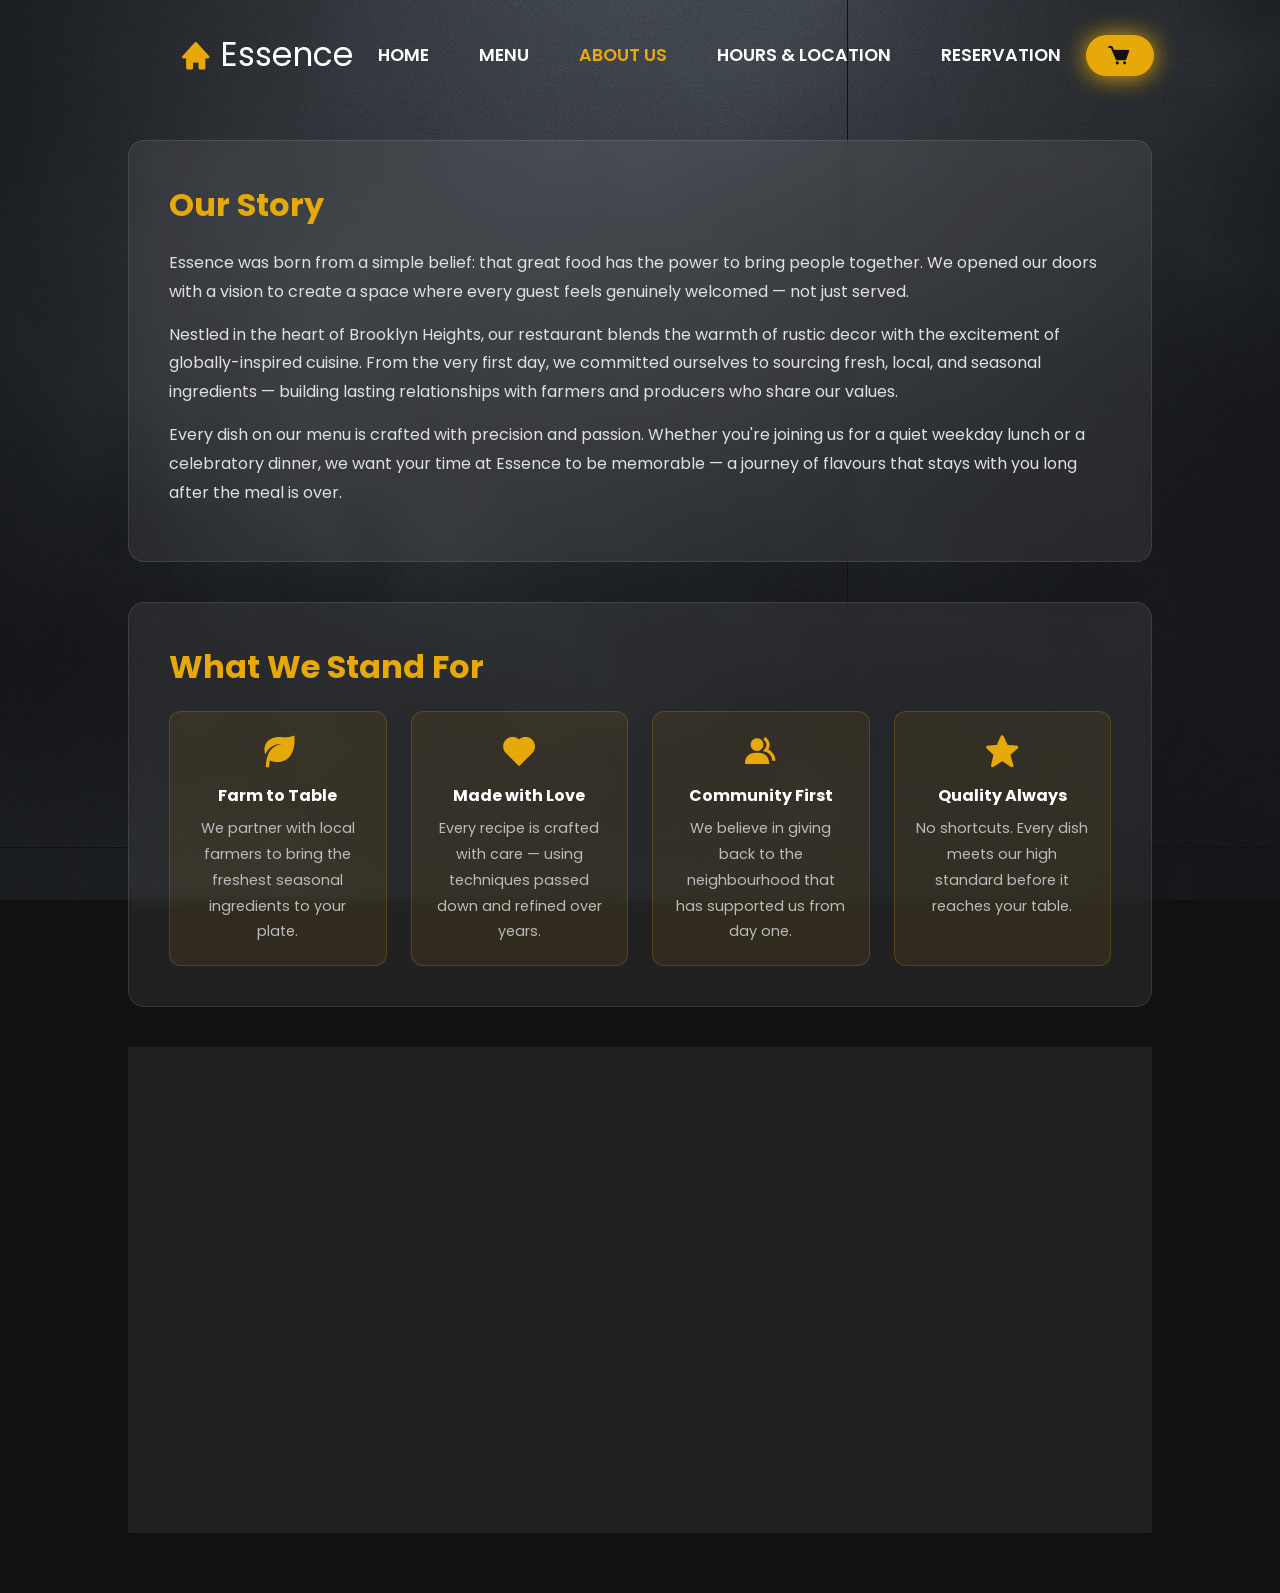
==== about.html @ 739be7d9 "Initial commit via Netlify" ====
<!DOCTYPE html>
<html lang="en">
<head>
  <meta charset="UTF-8">
  <meta name="viewport" content="width=device-width, initial-scale=1.0">
  <title>About Us | Essence Restaurant</title>
  <meta name="description" content="Learn about Essence Restaurant — our story, our team, and our passion for globally-inspired cuisine.">
  <link rel="shortcut icon" href="favicon.png" type="image/x-icon">
  <link rel="stylesheet" href="about.css">
  <link rel="stylesheet" href="style.css">
  <link rel="stylesheet" href="https://unpkg.com/boxicons@latest/css/boxicons.min.css">
  <link rel="preconnect" href="https://fonts.googleapis.com">
  <link rel="preconnect" href="https://fonts.gstatic.com" crossorigin>
  <link href="https://fonts.googleapis.com/css2?family=Poppins:wght@300;400;500;600;700;800;900&display=swap" rel="stylesheet">
</head>
<body>
  <img style="position: fixed; z-index: 0; top:0; left:0; width:100%; height:100%; object-fit:cover;" src="wallpaperflare.com_wallpaper (49).jpg" alt=""/>

  <header>
    <a href="index.html" class="logo"><i class='bx bxs-home'></i>Essence</a>
    <ul class="navlist">
        <li class="nav-list"><a href="index.html">HOME</a></li>
        <li class="nav-list"><a href="menu.html">MENU</a></li>
        <li class="nav-list"><a href="about.html" class="active">ABOUT US</a></li>
        <li class="nav-list"><a href="location.html">HOURS & LOCATION</a></li>
        <li class="nav-list"><a href="booking.html">RESERVATION</a></li>
    </ul>
    <div class="nav-icons">
        <a href="cart.html" style="position:relative; display:flex; align-items:center;">
            <i class='bx bxs-cart bx-tada'></i>
            <span class="cart-badge" id="cart-count">0</span>
        </a>
    </div>
    <div class="bx bx-menu" id="menu-icon"></div>
  </header>

  <section class="about">
    <div class="about-wrapper">

      <!-- Our Story -->
      <div class="about-card">
        <h2>Our Story</h2>
        <p>Essence was born from a simple belief: that great food has the power to bring people together. We opened our doors with a vision to create a space where every guest feels genuinely welcomed — not just served.</p>
        <p>Nestled in the heart of Brooklyn Heights, our restaurant blends the warmth of rustic decor with the excitement of globally-inspired cuisine. From the very first day, we committed ourselves to sourcing fresh, local, and seasonal ingredients — building lasting relationships with farmers and producers who share our values.</p>
        <p>Every dish on our menu is crafted with precision and passion. Whether you're joining us for a quiet weekday lunch or a celebratory dinner, we want your time at Essence to be memorable — a journey of flavours that stays with you long after the meal is over.</p>
      </div>

      <!-- Our Values -->
      <div class="about-card values-card">
        <h2>What We Stand For</h2>
        <div class="values-grid">
          <div class="value-item">
            <i class='bx bxs-leaf'></i>
            <h4>Farm to Table</h4>
            <p>We partner with local farmers to bring the freshest seasonal ingredients to your plate.</p>
          </div>
          <div class="value-item">
            <i class='bx bxs-heart'></i>
            <h4>Made with Love</h4>
            <p>Every recipe is crafted with care — using techniques passed down and refined over years.</p>
          </div>
          <div class="value-item">
            <i class='bx bxs-group'></i>
            <h4>Community First</h4>
            <p>We believe in giving back to the neighbourhood that has supported us from day one.</p>
          </div>
          <div class="value-item">
            <i class='bx bxs-star'></i>
            <h4>Quality Always</h4>
            <p>No shortcuts. Every dish meets our high standard before it reaches your table.</p>
          </div>
        </div>
      </div>

      <!-- Our Team -->
      <div class="about-card">
        <h2>Meet Our Team</h2>
        <div class="team-grid">
          <div class="team-member">
            <div class="team-avatar"><i class='bx bxs-user'></i></div>
            <h3>Arjun Mehta</h3>
            <h4>Head Chef & Co-Founder</h4>
            <p>With over 15 years in professional kitchens across Mumbai and New York, Arjun brings bold flavours and refined technique to every dish at Essence.</p>
          </div>
          <div class="team-member">
            <div class="team-avatar"><i class='bx bxs-user'></i></div>
            <h3>Priya Sharma</h3>
            <h4>Pastry Chef</h4>
            <p>Priya's desserts are the talk of Brooklyn. Her chocolate pastry and signature cakes have earned Essence a loyal following of sweet-toothed regulars.</p>
          </div>
          <div class="team-member">
            <div class="team-avatar"><i class='bx bxs-user'></i></div>
            <h3>Rahul Verma</h3>
            <h4>Restaurant Manager</h4>
            <p>Rahul ensures every visit to Essence is seamless and memorable — from your reservation to the final farewell at the door.</p>
          </div>
        </div>
      </div>

    </div>
  </section>

  <script>
    function updateCartBadge() {
        const cartItems = JSON.parse(localStorage.getItem('cartItems')) || [];
        const total = cartItems.reduce((sum, item) => sum + (item.quantity || 1), 0);
        const badge = document.getElementById('cart-count');
        if (badge) {
            badge.textContent = total;
            badge.style.display = total > 0 ? 'flex' : 'none';
        }
    }
    updateCartBadge();
  </script>
  <script>
    const header = document.querySelector('header');
    window.addEventListener('scroll', function() {
      header.classList.toggle('sticky', window.scrollY > 0);
    });
  </script>
</body>
</html>
---- about.css ----
:root {
  --main-color: #e7a809;
  --text-color: #fff;
  --other-color: #212121;
  --second-color: #9e9e9e;
  --bg-color: #111111;
  --p-font: 1.1rem;
}

body {
  background-color: #111111;
  font-family: 'Poppins', sans-serif;
  color: #fff;
}

/* Header styles (shared) */
header {
  position: fixed;
  width: 100%;
  top: 0;
  right: 0;
  z-index: 1000;
  display: flex;
  align-items: center;
  justify-content: space-between;
  background: transparent;
  padding: 30px 14%;
  transition: all .50s ease;
}
header.sticky {
    padding: 12px 14%;
    background: rgba(17, 17, 17, 0.82);
    backdrop-filter: blur(14px);
    -webkit-backdrop-filter: blur(14px);
    box-shadow: 0 2px 24px rgba(0, 0, 0, 0.45);
    border-bottom: 1px solid rgba(255, 255, 255, 0.06);
}
.logo {
  display: flex;
  align-items: center;
  color: var(--text-color);
  font-size: 33px;
  text-decoration: none;
}
.logo i {
  vertical-align: middle;
  margin-right: 8px;
  color: var(--main-color);
}
.navlist {
  display: flex;
  list-style: none;
}
.navlist a {
  color: var(--text-color);
  font-size: var(--p-font);
  font-weight: 600;
  margin: 0 25px;
  transition: all .50s ease;
  text-decoration: none;
}
.navlist a:hover,
.navlist a.active {
  color: var(--main-color);
}
.nav-icons {
  display: flex;
  align-items: center;
  padding: 8px 15px;
  background: var(--main-color);
  border-radius: 3rem;
  box-shadow: #e7a809 0px 1px 25px;
}
.nav-icons a {
  text-decoration: none;
  display: flex;
  align-items: center;
}
.nav-icons i {
  vertical-align: middle;
  font-size: 25px;
  color: var(--bg-color);
  margin-left: 5px;
  margin-right: 8px;
  transition: all .50s ease;
}
.nav-icons i:hover {
  transform: scale(1.1);
  color: var(--text-color);
}
#menu-icon {
  font-size: 32px;
  color: var(--text-color);
  z-index: 10001;
  cursor: pointer;
  display: none;
}

/* About section */
.about {
  position: relative;
  z-index: 2;
  padding: 140px 0 60px;
  min-height: 100vh;
}

.about-wrapper {
  width: 80%;
  max-width: 1100px;
  margin: 0 auto;
  display: flex;
  flex-direction: column;
  gap: 40px;
}

.about-card {
  background: rgba(255, 255, 255, 0.07);
  border: 1px solid rgba(255, 255, 255, 0.1);
  border-radius: 16px;
  padding: 40px;
  backdrop-filter: blur(6px);
}

.about-card h2 {
  font-size: 2rem;
  color: var(--main-color);
  margin-bottom: 20px;
  font-weight: 700;
}

.about-card p {
  font-size: 1rem;
  line-height: 1.8;
  color: #e0e0e0;
  margin-bottom: 14px;
}

/* Values grid */
.values-grid {
  display: grid;
  grid-template-columns: repeat(auto-fit, minmax(200px, 1fr));
  gap: 24px;
  margin-top: 10px;
}

.value-item {
  text-align: center;
  padding: 20px;
  background: rgba(231, 168, 9, 0.08);
  border-radius: 12px;
  border: 1px solid rgba(231, 168, 9, 0.2);
}

.value-item i {
  font-size: 2.4rem;
  color: var(--main-color);
  margin-bottom: 12px;
}

.value-item h4 {
  font-size: 1rem;
  font-weight: 700;
  margin-bottom: 8px;
  color: #fff;
}

.value-item p {
  font-size: 0.9rem;
  color: #bbb;
  margin-bottom: 0;
}

/* Team grid */
.team-grid {
  display: grid;
  grid-template-columns: repeat(auto-fit, minmax(250px, 1fr));
  gap: 28px;
  margin-top: 10px;
}

.team-member {
  text-align: center;
  padding: 30px 20px;
  background: rgba(255, 255, 255, 0.05);
  border-radius: 12px;
  border: 1px solid rgba(255, 255, 255, 0.08);
  transition: transform 0.3s ease;
}

.team-member:hover {
  transform: translateY(-6px);
}

.team-avatar {
  width: 80px;
  height: 80px;
  background: var(--main-color);
  border-radius: 50%;
  display: flex;
  align-items: center;
  justify-content: center;
  margin: 0 auto 16px;
}

.team-avatar i {
  font-size: 2.4rem;
  color: #111;
}

.team-member h3 {
  font-size: 1.1rem;
  font-weight: 700;
  color: #fff;
  margin-bottom: 4px;
}

.team-member h4 {
  font-size: 0.85rem;
  color: var(--main-color);
  font-weight: 500;
  margin-bottom: 12px;
}

.team-member p {
  font-size: 0.9rem;
  color: #bbb;
  line-height: 1.6;
  margin-bottom: 0;
}

/* Cart badge */
.cart-badge {
  position: absolute;
  top: -8px;
  right: -8px;
  background: #e53935;
  color: white;
  border-radius: 50%;
  width: 20px;
  height: 20px;
  font-size: 11px;
  display: flex;
  align-items: center;
  justify-content: center;
  font-weight: 700;
}
---- style.css ----
* {
    padding: 0;
    margin: 0;
    box-sizing: border-box;
    font-family: "Poppins", sans-serif;
    list-style: none;
    text-decoration: none;
    scroll-behavior: smooth;
    scroll-padding-top: 3rem;
}

:root {
    --main-color: #e7a809;
    --text-color: #fff;
    --other-color: #212121;
    --second-color: #9e9e9e;
    --bg-color: #111111;
    --big-font: 4.5rem;
    --h2-font: 2.6rem;
    --p-font: 1.1rem;
}

.nav-list {
    white-space: nowrap;
}

body {
    background: var(--bg-color);
    color: var(--text-color);
}

header {
    position: fixed;
    width: 100vw;
    top: 0;
    right: 0;
    z-index: 1000;
    display: flex;
    align-items: center;
    justify-content: space-between;
    background: transparent;
    padding: 30px 14%;
    transition: all .50s ease;
}

.logo {
    display: flex;
    align-items: center;
    color: var(--text-color);
    font-size: 33px;
}

.logo i {
    vertical-align: middle;
    margin-right: 8px;
    color: var(--main-color);
}

.navlist {
    display: flex;
}

.navlist a {
    color: var(--text-color);
    font-size: var(--p-font);
    font-weight: 600;
    margin: 0 25px;
    transition: all .50s ease;
}

.navlist a:hover {
    color: var(--main-color);
}

.navlist a:active {
    color: var(--main-color);
}

.nav-icons {
    display: flex;
    align-items: center;
    padding: 8px 15px;
    background: var(--main-color);
    border-radius: 3rem;
    box-shadow: #e7a809 0px 1px 25px;
}

.nav-icons a {
    display: flex;
    align-items: center;
    text-decoration: none;
}

.nav-icons i {
    vertical-align: middle;
    font-size: 25px;
    color: var(--bg-color);
    margin-left: 5px;
    margin-right: 8px;
    transition: all .50s ease;
}

#menu-icon {
    font-size: 32px;
    color: var(--text-color);
    z-index: 10001;
    cursor: pointer;
    display: none;
}

.nav-icons i:hover {
    transform: scale(1.1);
    color: var(--text-color);
}

/* Cart badge */
.cart-badge {
    position: absolute;
    top: -8px;
    right: -8px;
    background: #e53935;
    color: white;
    border-radius: 50%;
    width: 20px;
    height: 20px;
    font-size: 11px;
    display: none;
    align-items: center;
    justify-content: center;
    font-weight: 700;
    line-height: 1;
}

.nav-list .active {
    color: #e7a809;
}

header.sticky {
    padding: 12px 14%;
    background: var(--other-color);
}

.home {
    position: relative;
    height: 100vh;
    width: 100%;
    display: grid;
    grid-template-columns: repeat(2, 1fr);
    align-items: center;
    gap: 2rem;
}

.home-img img {
    width: 1700px;
    height: 1080px;
}

span {
    color: var(--main-color);
}

.btn {
    display: inline-block;
    padding: 15px 15px;
    border-radius: 17px;
    background: var(--other-color);
    color: var(--main-color);
    font-size: 25px;
    font-weight: 500;
    transition: all .50s ease;
}

.btn:hover {
    background: var(--main-color);
    color: var(--bg-color);
    box-shadow: #9e9e9e 0px 1px 25px;
}

.text-over-image2 {
    position: absolute;
    top: 50%;
    left: 30%;
    transform: translate(-50%, -50%);
    font-size: 34px;
}

.contain {
    display: flex;
    position: absolute;
    top: 100%;
    left: 10%;
    z-index: 4;
    padding: 30px 14% 70px;
    gap: 2rem;
    text-align: center;
}

.container-box {
    padding: 43px 43px 43px 43px;
    background: var(--other-color);
    width: 275px;
    height: 240px;
    border-radius: 3rem;
}

.container-box img {
    width: 100%;
    max-width: 50px;
    height: auto;
}

.container-box h3 {
    font-size: 21px;
    font-weight: bold;
    margin: 16px 0;
}

.container-box a {
    color: var(--second-color);
    font-size: var(--p-font);
    letter-spacing: 1px;
    transition: all .50s ease;
}

.container-box a:hover {
    color: var(--main-color);
}

.background-image {
    background-image: url('wallpaperflare.com_wallpaper (49).jpg');
    background-size: cover;
    background-position: center;
    height: 700px;
    width: 100%;
    display: flex;
    align-items: center;
    justify-content: space-around;
}

.Left_image {
    width: 25%;
    border-radius: 50%;
}

.Left_image img {
    border-radius: 20%;
}

.Right_text {
    width: 30%;
    color: whitesmoke;
    font-weight: 300;
    font-family: Georgia, 'Times New Roman', Times, serif;
}

/* Footer */
.contact-footer {
    background-color: var(--other-color);
}

.Footer {
    padding: 2rem;
    width: 100%;
    display: flex;
    justify-content: space-around;
    align-items: center;
}

.LeftFooter {
    display: flex;
    align-items: center;
    flex-direction: column;
    justify-content: center;
    gap: 12px;
}

.LeftFooter h3 {
    display: flex;
    gap: 10px;
}

/* Social links */
.social-links {
    display: flex;
    gap: 14px;
}

.social-links a {
    color: var(--second-color);
    font-size: 1.5rem;
    transition: color 0.3s ease;
}

.social-links a:hover {
    color: var(--main-color);
}

.RightLinks {
    display: flex;
    flex-direction: column;
}

.linkcolor {
    color: whitesmoke;
    transition: color 0.3s ease;
}

.linkcolor:hover {
    color: var(--main-color);
}

.Danda {
    color: var(--second-color);
    margin: 0 6px;
}

/* Reviews */
.review {
    padding: 60px 40px;
    margin-bottom: 20px;
}

.review-content {
    display: grid;
    gap: 2rem;
    grid-template-columns: repeat(auto-fit, minmax(300px, auto));
    align-items: center;
    margin-top: 4rem;
}

.box {
    position: relative;
    padding: 30px;
    background: whitesmoke;
    border-radius: 3rem;
    color: #212121;
    width: 90%;
    height: 300px;
}

.in-box {
    position: absolute;
    display: flex;
    align-items: center;
    gap: 30px;
    bottom: 0;
}

.box-img img {
    width: 100%;
    height: auto;
    border-radius: 3rem;
}

.box-text h3 {
    margin: 5px 0;
    font-size: 18px;
}

.box-text h4 {
    color: var(--second-color);
    font-size: 14px;
    font-weight: 500;
    letter-spacing: 1px;
    margin-bottom: 10px;
}

.ratings {
    font-size: 18px;
    margin-right: 5px;
}

.ourcus {
    text-align: center;
    font-size: 48px;
    font-weight: bold;
}

.ourcussub {
    text-align: center;
    font-size: 24px;
}
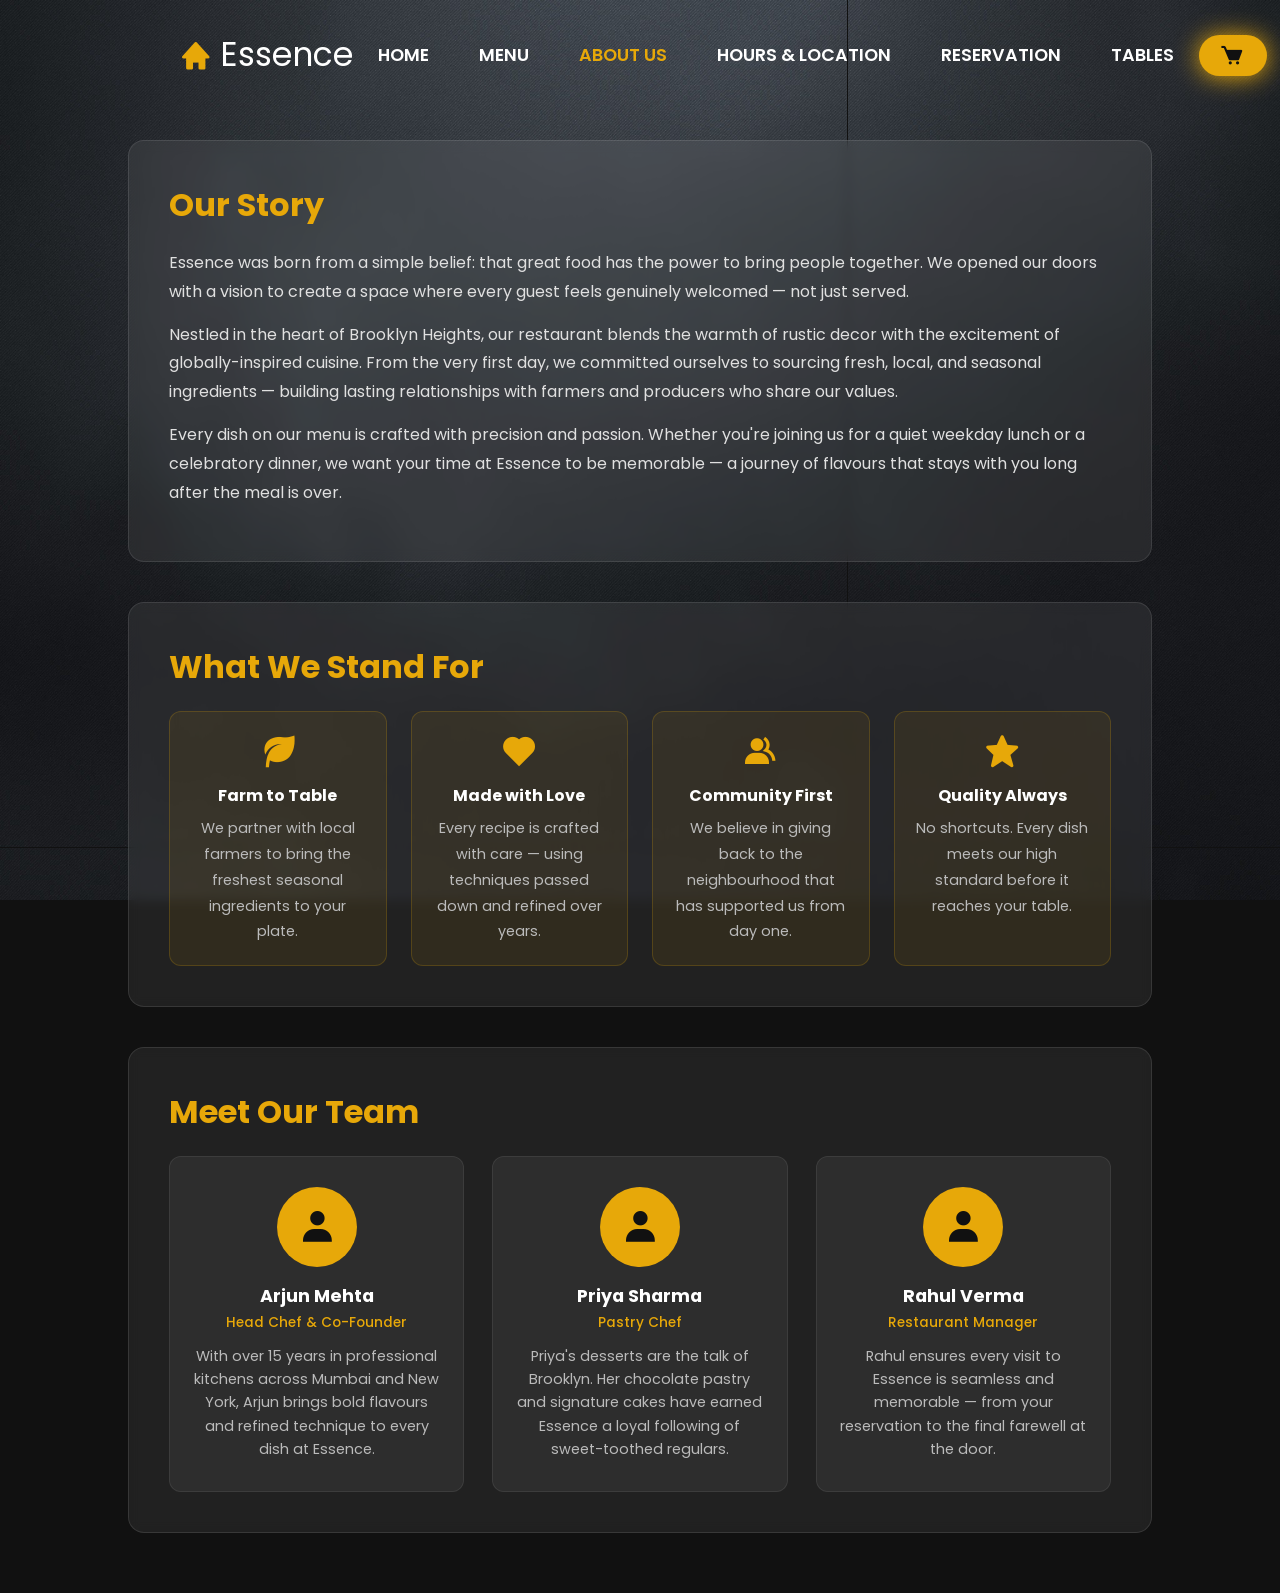
==== commit 8e26990c: "Initial commit - essence restaurant website" ====
--- a/about.html
+++ b/about.html
@@ -24,6 +24,7 @@
         <li class="nav-list"><a href="about.html" class="active">ABOUT US</a></li>
         <li class="nav-list"><a href="location.html">HOURS & LOCATION</a></li>
         <li class="nav-list"><a href="booking.html">RESERVATION</a></li>
+      <li class="nav-list"><a href="tables.html">TABLES</a></li>
     </ul>
     <div class="nav-icons">
         <a href="cart.html" style="position:relative; display:flex; align-items:center;">
